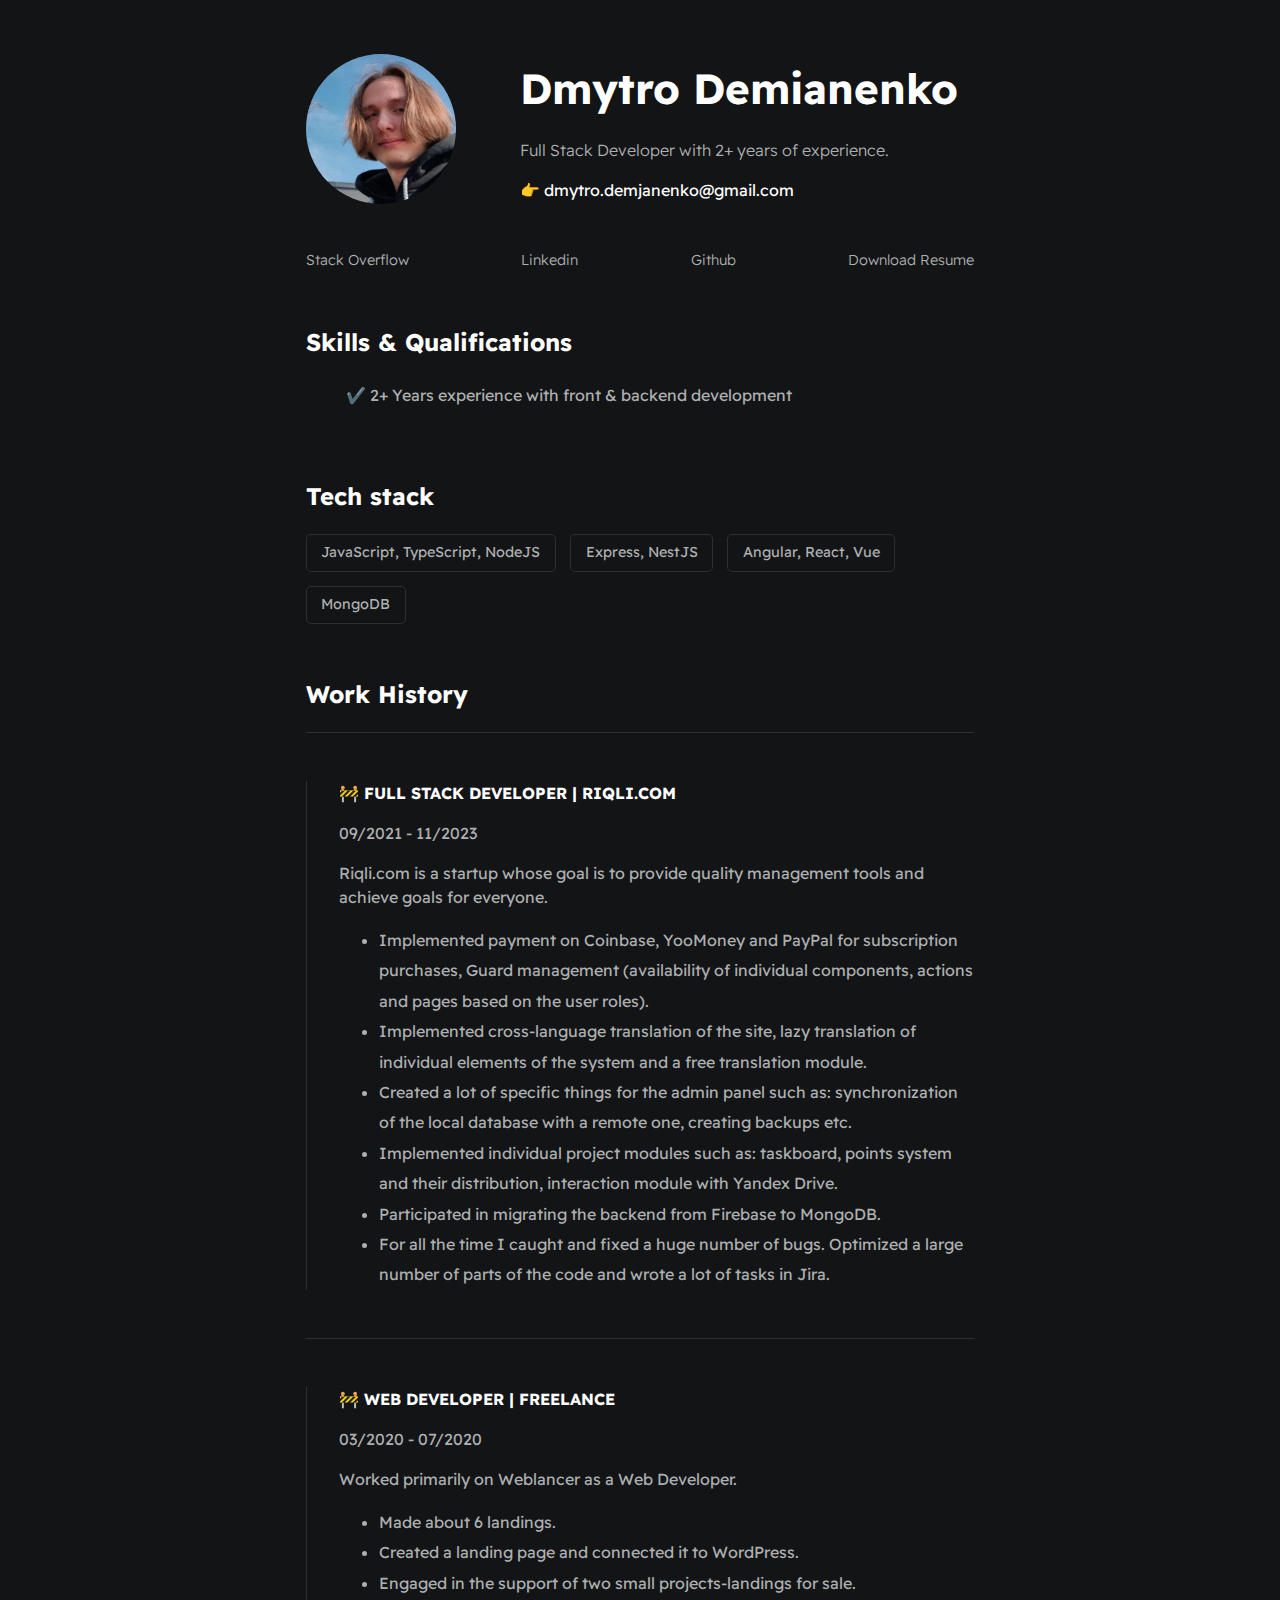
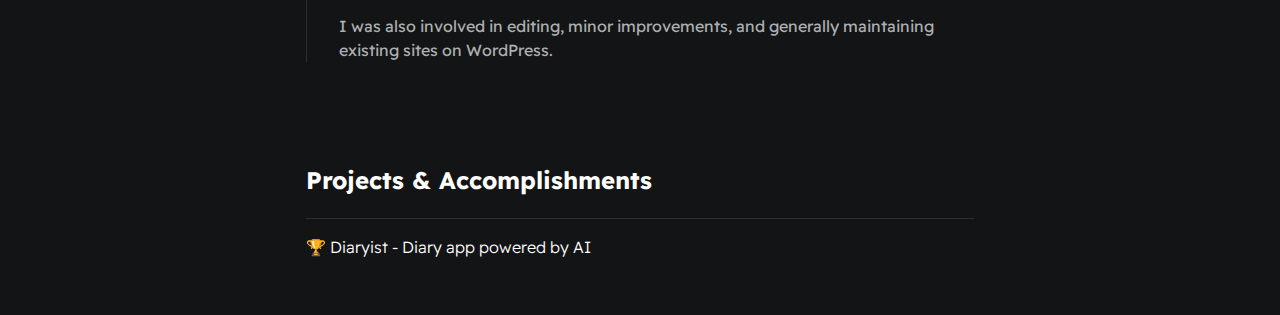
==== index.html @ b871cd52 "add todo's" ====
<!DOCTYPE html>
<html lang="en">
<head>
  <meta charset="utf-8">
  <meta http-equiv="X-UA-Compatible" content="IE=edge">
  <title>Dmytro Demianenko</title>
  <meta name="description" content="">
  <meta name="viewport" content="width=device-width, initial-scale=1">
  <link rel="stylesheet" href="./styles/main.css">
</head>
<body>
<div id="container--main">

  <section id="wrapper--hero" class="section--page">
    <!-- TODO: Change avatar -->
    <img id="profile-pic" src="./assets/images/profile_pic.JPG" alt="avatar">

    <div>
      <h1 id="user-name">Dmytro Demianenko</h1>
      <p id="bio">Full Stack Developer with 2+ years of experience.</p>
      <p id="email">👉 dmytro.demjanenko@gmail.com</p>
    </div>
  </section>

  <section class="section--page">

    <div id="socials--list">
      <a href="https://stackoverflow.com/users/20265473/dmytro-demyanenko" target="_blank">Stack Overflow</a>
      <a href="https://www.linkedin.com/in/lyashket" target="_blank">Linkedin</a>
      <a href="https://github.com/LyaShket" target="_blank">Github</a>

      <!-- TODO: Write my own resume and pin here -->
      <a href="./assets/resume.pdf" target="_blank">Download Resume</a>
    </div>
  </section>

  <section class="section--page">
    <h2>Skills & Qualifications</h2>
    <ul id="qualifications--list">
      <li>✔️ 2+ Years experience with front & backend development</li>
      <!-- TODO: add more Skills & Qualifications -->
    </ul>
  </section>

  <section class="section--page">
    <h2>Tech stack</h2>

    <div id="wrapper--techstack__items">
      <div class="card--techstack"><span>JavaScript, TypeScript, NodeJS</span></div>
      <div class="card--techstack"><span>Express, NestJS</span></div>
      <div class="card--techstack"><span>Angular, React, Vue</span></div>
      <div class="card--techstack"><span>MongoDB</span></div>
    </div>
  </section>

  <section id="work-history-wrapper" class="section--page">
    <h2>Work History</h2>

    <div class="line-break"></div>
    <div class="card--work-history">
      <strong>🚧 FULL STACK DEVELOPER | RIQLI.COM</strong>
      <p>09/2021 - 11/2023</p>
      <p>Riqli.com is a startup whose goal is to provide quality management tools and achieve goals for everyone.</p>
      <ul>
        <li>Implemented payment on Coinbase, YooMoney and PayPal for subscription purchases, Guard management
          (availability of individual components, actions and pages based on the user roles).
        </li>
        <li>Implemented cross-language translation of the site, lazy translation of individual elements of the system
          and a free translation module.
        </li>
        <li>Created a lot of specific things for the admin panel such as: synchronization of the local database with a
          remote one, creating backups etc.
        </li>
        <li>Implemented individual project modules such as: taskboard, points system and their distribution, interaction
          module with Yandex Drive.
        </li>
        <li>Participated in migrating the backend from Firebase to MongoDB.</li>
        <li>For all the time I caught and fixed a huge number of bugs. Optimized a large number of parts of the code and
          wrote a lot of tasks in Jira.
        </li>
      </ul>
    </div>

    <div class="line-break"></div>

    <div class="card--work-history">
      <strong>🚧 WEB DEVELOPER | FREELANCE</strong>
      <p>03/2020 - 07/2020</p>
      <p>Worked primarily on Weblancer as a Web Developer.</p>
      <ul>
        <li>Made about 6 landings.</li>
        <li>Created a landing page and connected it to WordPress.</li>
        <li>Engaged in the support of two small projects-landings for sale.</li>
      </ul>
      <p>I was also involved in editing, minor improvements, and generally maintaining existing sites on WordPress.</p>
    </div>

  </section>

  <section class="section--page">
    <h2>Projects & Accomplishments</h2>

    <!-- TODO: add here my previous work project -->
    <!-- TODO: create project page -->

    <!-- TODO: write this project is pet and under developing -->
    <!-- TODO: create project page -->
    <div class="card--project">
      <a href="project1.html"><span>🏆 </span>Diaryist - Diary app powered by AI</a>
    </div>

    <!-- TODO: add here a React app in future -->
    <!-- TODO: create project page -->
  </section>

</div>

</body>
</html>
---- styles/main.css ----
@import url('https://fonts.googleapis.com/css2?family=Readex+Pro:wght@300;400;500;600;700&display=swap');

:root{
    --mainTextColor-light:#000;
    --secondaryTextColor-light:rgb(51 51 51);
    --mainLinkColor-light:#0da2b8;
    --mainBorderColor-light:rgb(218, 218, 218);
    --mainBgColor-light:rgb(249, 250,251);

    --mainTextColor-dark:#fff;
    --secondaryTextColor-dark:#adb0b1;
    --mainLinkColor-dark:rgb(30, 190,214);
    --mainBorderColor-dark:#2b3031;
    --mainBgColor-dark:#131415;
    
    --mainTextColor:var(--mainTextColor-dark);
    --secondaryTextColor:var(--secondaryTextColor-dark);
    --mainLinkColor:var(--mainLinkColor-dark);
    --mainBorderColor:var(--mainBorderColor-dark);
    --mainBgColor:var(--mainBgColor-dark);

}


*{
    font-family: 'Readex Pro';
    line-height: 1.5em;
    box-sizing: border-box;
    color: var(--mainTextColor);
    
}

body{
    background-color: var(--mainBgColor);            
}

p, span, li{
    color: var(--secondaryTextColor);
    font-size: 1em;
}

a{
    text-decoration: none;
    color: var(--mainLinkColor);
    font-weight: 500;
}

li{
    line-height: 1.9em;
}

#container--main{
    max-width: 700px;
    margin: 0 auto;
    padding: 1em;
}

.section--page{
    padding-top: 1em;
    padding-bottom: 1em;
}

#wrapper--hero{
    display: flex;
    align-items: center;
    gap: 4em;
}

#bio, a{
    font-weight: 300;
}

#user-name{
    font-size: 42px;
    line-height: 1em;
}

#profile-pic{
    width: 150px;
    height: 150px;
    object-fit: cover;
    border-radius: 50%;
}

#email{
    color: var(--mainTextColor);
}

#socials--list{
    display: flex;
    justify-content: space-between;
    column-gap: 1em;
    flex-wrap: wrap;
}

#socials--list a{
    font-weight: 300;
    color: var(--secondaryTextColor);
    font-size: 0.9em;
    transition: 0.3s;
}

#socials--list a:hover{
    font-weight: 100;
    color: var(--mainLinkColor);
    font-size: 0.9em;
}

#qualifications--list{
    list-style: none;
}

#wrapper--techstack__items{
    display: flex;
    flex-wrap: wrap;
    gap: 1em;
    font-size: 0.9em;
}

.card--techstack{
    border: 1px solid var(--mainBorderColor);
    border-radius: 5px;
    padding: 0.5em 1em;
    align-items: center;
}

.card--project{
    padding-top: 1em;
    padding-bottom: 1em;
    border-top: 1px solid var(--mainBorderColor);
}

.card--project a{
    color: var(--mainTextColor);

    transition: 0.3s;
}

.card--project a:hover{
    color: rgb(30, 190,214);

}

.card--work-history{
    border-left: 1px solid var(--mainBorderColor);
    margin-top: 3em;
    margin-bottom: 3em;
    padding-left: 2em;
}

.line-break{
    background-color: var(--mainBorderColor);
    height: 1px;
}


@media(max-width:600px){

    .section--page{
        padding-top: 1em;
        padding-bottom: 1em;
    }

    #wrapper--hero{
        display: flex;
        align-items: center;
        gap: 1em;
    }

    #profile-pic{
        width: 200px;
        height: 200px;
    }

    #wrapper--hero{
        flex-direction: column;
    }

    .card--work-history{
        border-left: none;
        padding-left: 0;
    }
}
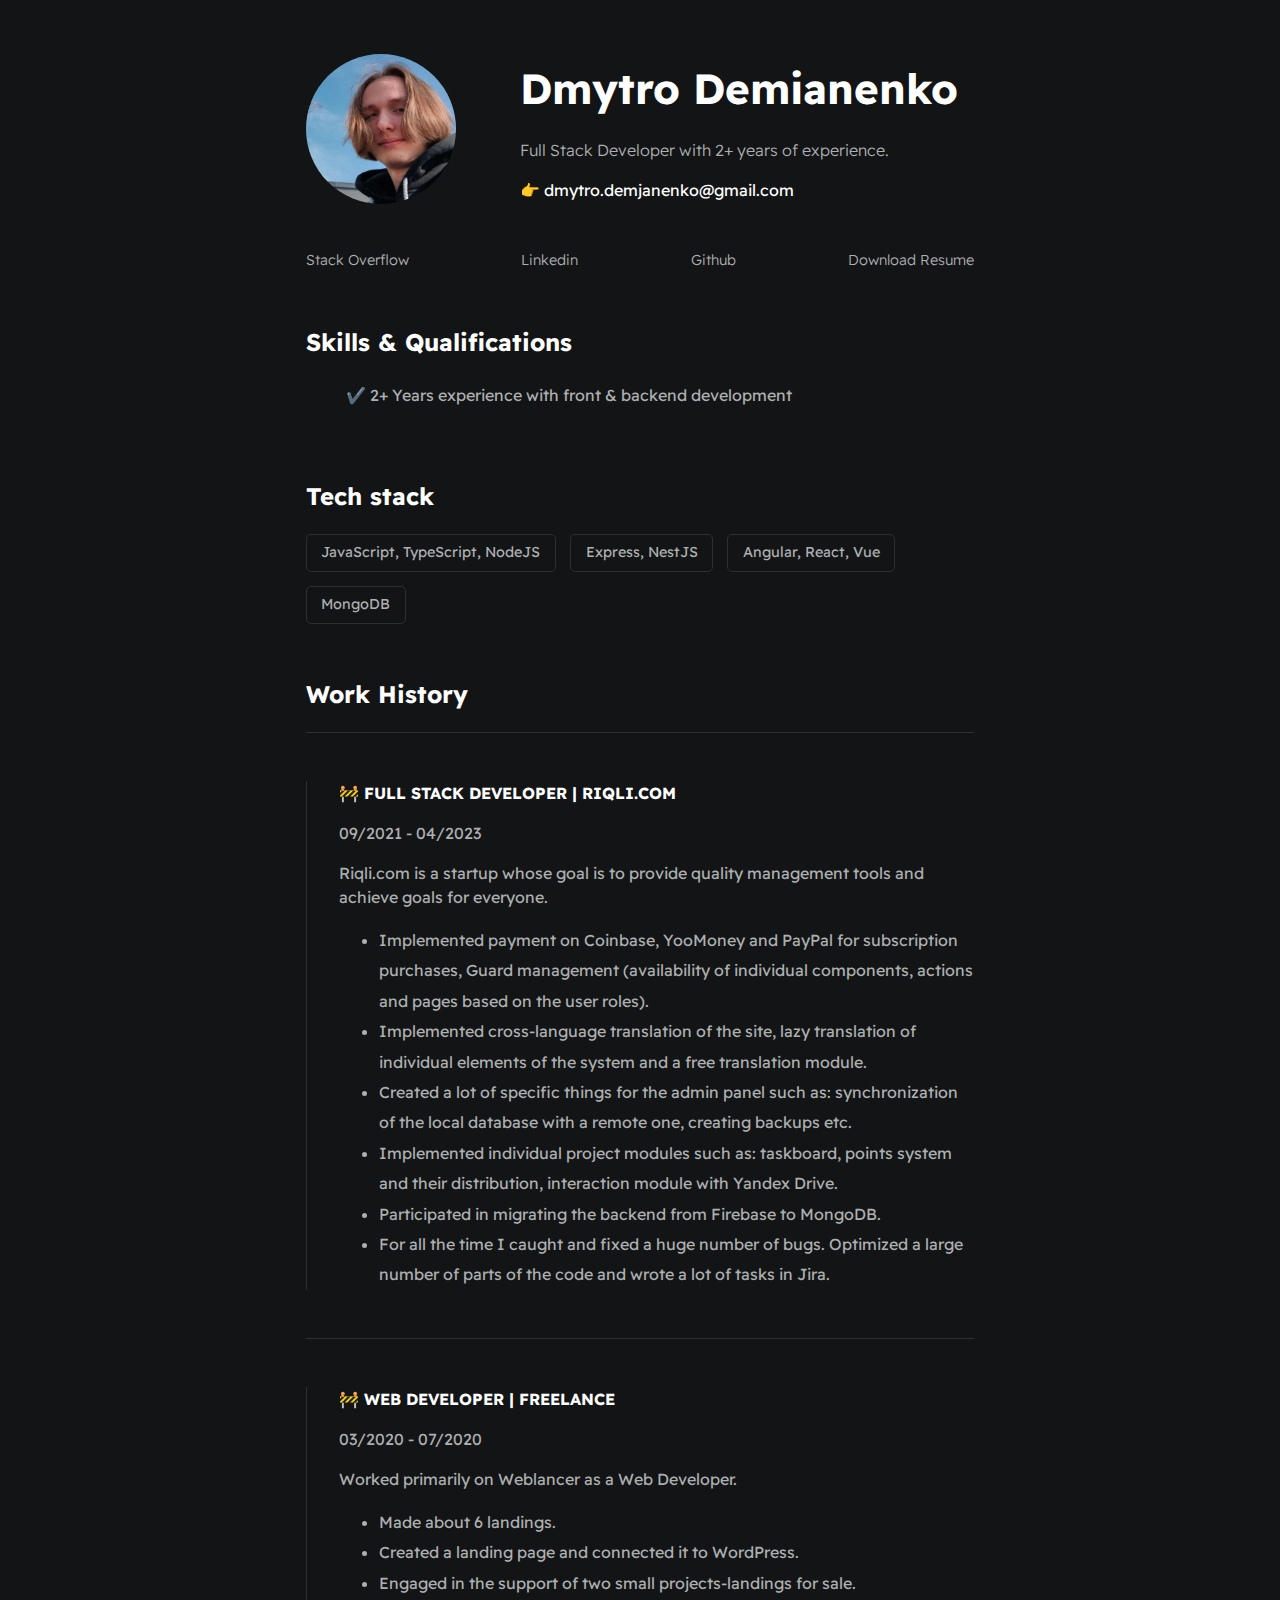
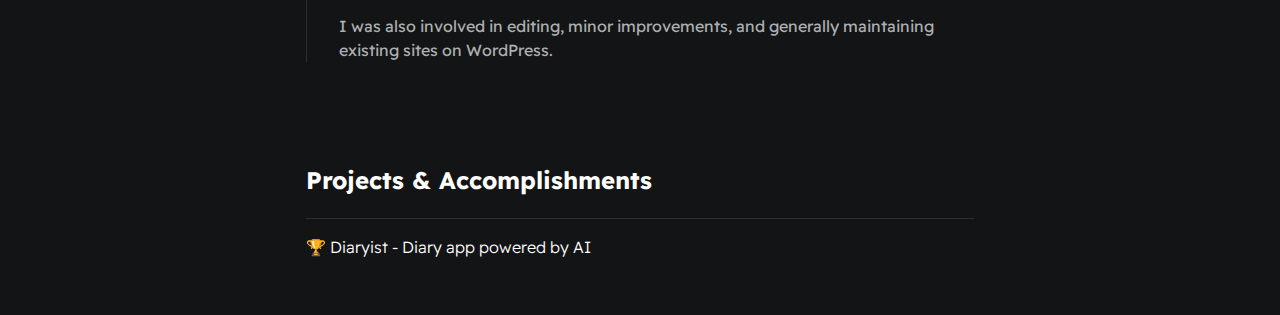
==== commit c063948a: "set proper date for last position" ====
--- a/index.html
+++ b/index.html
@@ -12,7 +12,6 @@
 <div id="container--main">
 
   <section id="wrapper--hero" class="section--page">
-    <!-- TODO: Change avatar -->
     <img id="profile-pic" src="./assets/images/profile_pic.JPG" alt="avatar">
 
     <div>
@@ -59,7 +58,7 @@
     <div class="line-break"></div>
     <div class="card--work-history">
       <strong>🚧 FULL STACK DEVELOPER | RIQLI.COM</strong>
-      <p>09/2021 - 11/2023</p>
+      <p>09/2021 - 04/2023</p>
       <p>Riqli.com is a startup whose goal is to provide quality management tools and achieve goals for everyone.</p>
       <ul>
         <li>Implemented payment on Coinbase, YooMoney and PayPal for subscription purchases, Guard management
--- a/styles/main.css
+++ b/styles/main.css
@@ -1,183 +1,183 @@
 @import url('https://fonts.googleapis.com/css2?family=Readex+Pro:wght@300;400;500;600;700&display=swap');
 
-:root{
-    --mainTextColor-light:#000;
-    --secondaryTextColor-light:rgb(51 51 51);
-    --mainLinkColor-light:#0da2b8;
-    --mainBorderColor-light:rgb(218, 218, 218);
-    --mainBgColor-light:rgb(249, 250,251);
+:root {
+  --mainTextColor-light: #000;
+  --secondaryTextColor-light: rgb(51 51 51);
+  --mainLinkColor-light: #0da2b8;
+  --mainBorderColor-light: rgb(218, 218, 218);
+  --mainBgColor-light: rgb(249, 250, 251);
 
-    --mainTextColor-dark:#fff;
-    --secondaryTextColor-dark:#adb0b1;
-    --mainLinkColor-dark:rgb(30, 190,214);
-    --mainBorderColor-dark:#2b3031;
-    --mainBgColor-dark:#131415;
-    
-    --mainTextColor:var(--mainTextColor-dark);
-    --secondaryTextColor:var(--secondaryTextColor-dark);
-    --mainLinkColor:var(--mainLinkColor-dark);
-    --mainBorderColor:var(--mainBorderColor-dark);
-    --mainBgColor:var(--mainBgColor-dark);
+  --mainTextColor-dark: #fff;
+  --secondaryTextColor-dark: #adb0b1;
+  --mainLinkColor-dark: rgb(30, 190, 214);
+  --mainBorderColor-dark: #2b3031;
+  --mainBgColor-dark: #131415;
+
+  --mainTextColor: var(--mainTextColor-dark);
+  --secondaryTextColor: var(--secondaryTextColor-dark);
+  --mainLinkColor: var(--mainLinkColor-dark);
+  --mainBorderColor: var(--mainBorderColor-dark);
+  --mainBgColor: var(--mainBgColor-dark);
 
 }
 
 
-*{
-    font-family: 'Readex Pro';
-    line-height: 1.5em;
-    box-sizing: border-box;
-    color: var(--mainTextColor);
-    
-}
-
-body{
-    background-color: var(--mainBgColor);            
-}
-
-p, span, li{
-    color: var(--secondaryTextColor);
-    font-size: 1em;
-}
-
-a{
-    text-decoration: none;
-    color: var(--mainLinkColor);
-    font-weight: 500;
-}
-
-li{
-    line-height: 1.9em;
-}
-
-#container--main{
-    max-width: 700px;
-    margin: 0 auto;
-    padding: 1em;
-}
-
-.section--page{
-    padding-top: 1em;
-    padding-bottom: 1em;
-}
-
-#wrapper--hero{
-    display: flex;
-    align-items: center;
-    gap: 4em;
-}
-
-#bio, a{
-    font-weight: 300;
-}
-
-#user-name{
-    font-size: 42px;
-    line-height: 1em;
-}
-
-#profile-pic{
-    width: 150px;
-    height: 150px;
-    object-fit: cover;
-    border-radius: 50%;
-}
-
-#email{
-    color: var(--mainTextColor);
-}
-
-#socials--list{
-    display: flex;
-    justify-content: space-between;
-    column-gap: 1em;
-    flex-wrap: wrap;
-}
-
-#socials--list a{
-    font-weight: 300;
-    color: var(--secondaryTextColor);
-    font-size: 0.9em;
-    transition: 0.3s;
-}
-
-#socials--list a:hover{
-    font-weight: 100;
-    color: var(--mainLinkColor);
-    font-size: 0.9em;
-}
-
-#qualifications--list{
-    list-style: none;
-}
-
-#wrapper--techstack__items{
-    display: flex;
-    flex-wrap: wrap;
-    gap: 1em;
-    font-size: 0.9em;
-}
-
-.card--techstack{
-    border: 1px solid var(--mainBorderColor);
-    border-radius: 5px;
-    padding: 0.5em 1em;
-    align-items: center;
-}
-
-.card--project{
-    padding-top: 1em;
-    padding-bottom: 1em;
-    border-top: 1px solid var(--mainBorderColor);
-}
-
-.card--project a{
-    color: var(--mainTextColor);
-
-    transition: 0.3s;
-}
-
-.card--project a:hover{
-    color: rgb(30, 190,214);
+* {
+  font-family: 'Readex Pro', serif;
+  line-height: 1.5em;
+  box-sizing: border-box;
+  color: var(--mainTextColor);
 
 }
 
-.card--work-history{
-    border-left: 1px solid var(--mainBorderColor);
-    margin-top: 3em;
-    margin-bottom: 3em;
-    padding-left: 2em;
+body {
+  background-color: var(--mainBgColor);
 }
 
-.line-break{
-    background-color: var(--mainBorderColor);
-    height: 1px;
+p, span, li {
+  color: var(--secondaryTextColor);
+  font-size: 1em;
+}
+
+a {
+  text-decoration: none;
+  color: var(--mainLinkColor);
+  font-weight: 500;
+}
+
+li {
+  line-height: 1.9em;
+}
+
+#container--main {
+  max-width: 700px;
+  margin: 0 auto;
+  padding: 1em;
+}
+
+.section--page {
+  padding-top: 1em;
+  padding-bottom: 1em;
+}
+
+#wrapper--hero {
+  display: flex;
+  align-items: center;
+  gap: 4em;
+}
+
+#bio, a {
+  font-weight: 300;
+}
+
+#user-name {
+  font-size: 42px;
+  line-height: 1em;
+}
+
+#profile-pic {
+  width: 150px;
+  height: 150px;
+  object-fit: cover;
+  border-radius: 50%;
+}
+
+#email {
+  color: var(--mainTextColor);
+}
+
+#socials--list {
+  display: flex;
+  justify-content: space-between;
+  column-gap: 1em;
+  flex-wrap: wrap;
+}
+
+#socials--list a {
+  font-weight: 300;
+  color: var(--secondaryTextColor);
+  font-size: 0.9em;
+  transition: 0.3s;
+}
+
+#socials--list a:hover {
+  font-weight: 100;
+  color: var(--mainLinkColor);
+  font-size: 0.9em;
+}
+
+#qualifications--list {
+  list-style: none;
+}
+
+#wrapper--techstack__items {
+  display: flex;
+  flex-wrap: wrap;
+  gap: 1em;
+  font-size: 0.9em;
+}
+
+.card--techstack {
+  border: 1px solid var(--mainBorderColor);
+  border-radius: 5px;
+  padding: 0.5em 1em;
+  align-items: center;
+}
+
+.card--project {
+  padding-top: 1em;
+  padding-bottom: 1em;
+  border-top: 1px solid var(--mainBorderColor);
+}
+
+.card--project a {
+  color: var(--mainTextColor);
+
+  transition: 0.3s;
+}
+
+.card--project a:hover {
+  color: rgb(30, 190, 214);
+
+}
+
+.card--work-history {
+  border-left: 1px solid var(--mainBorderColor);
+  margin-top: 3em;
+  margin-bottom: 3em;
+  padding-left: 2em;
+}
+
+.line-break {
+  background-color: var(--mainBorderColor);
+  height: 1px;
 }
 
 
-@media(max-width:600px){
+@media (max-width: 600px) {
 
-    .section--page{
-        padding-top: 1em;
-        padding-bottom: 1em;
-    }
+  .section--page {
+    padding-top: 1em;
+    padding-bottom: 1em;
+  }
 
-    #wrapper--hero{
-        display: flex;
-        align-items: center;
-        gap: 1em;
-    }
+  #wrapper--hero {
+    display: flex;
+    align-items: center;
+    gap: 1em;
+  }
 
-    #profile-pic{
-        width: 200px;
-        height: 200px;
-    }
+  #profile-pic {
+    width: 200px;
+    height: 200px;
+  }
 
-    #wrapper--hero{
-        flex-direction: column;
-    }
+  #wrapper--hero {
+    flex-direction: column;
+  }
 
-    .card--work-history{
-        border-left: none;
-        padding-left: 0;
-    }
+  .card--work-history {
+    border-left: none;
+    padding-left: 0;
+  }
 }
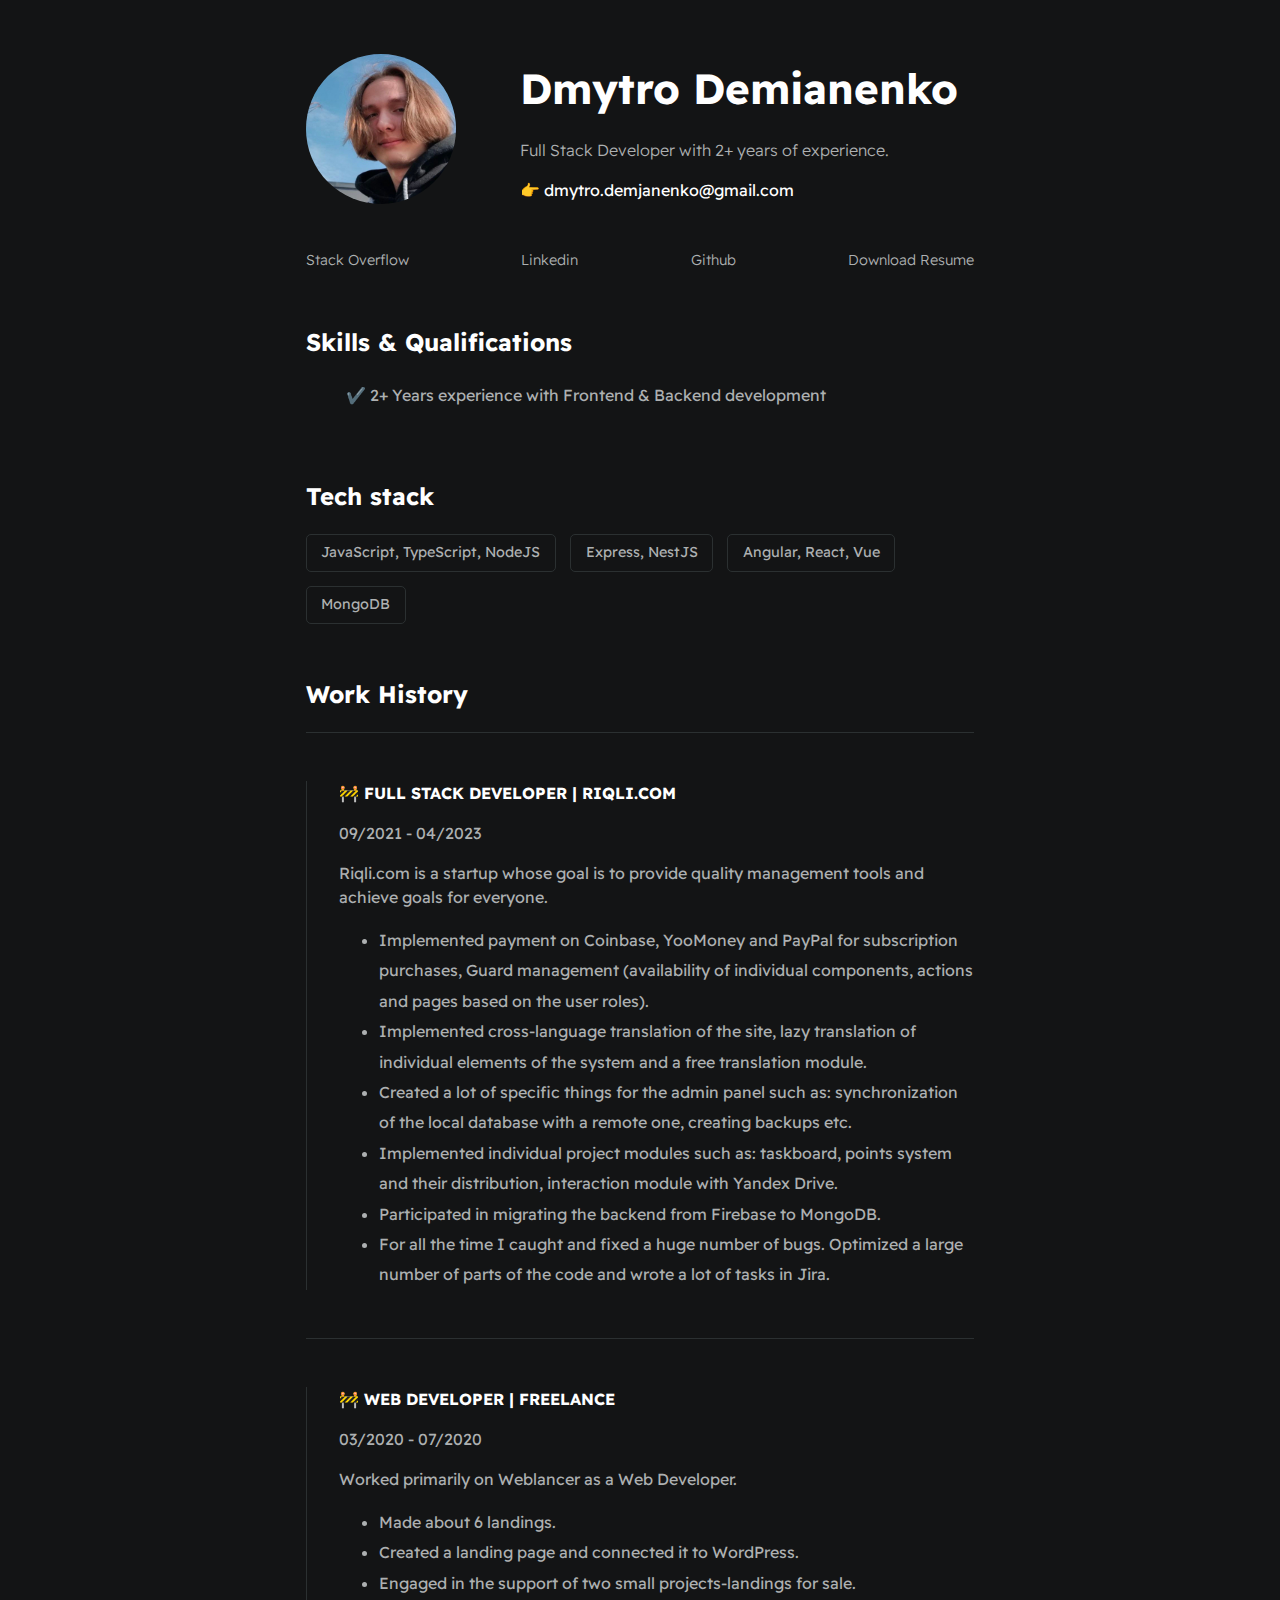
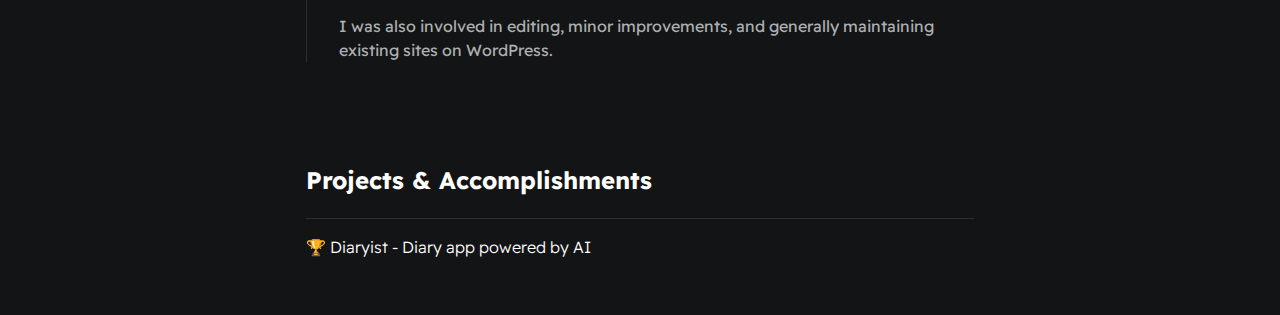
==== commit b52bdcaf: "add more Skills & Qualifications" ====
--- a/index.html
+++ b/index.html
@@ -22,13 +22,10 @@
   </section>
 
   <section class="section--page">
-
     <div id="socials--list">
       <a href="https://stackoverflow.com/users/20265473/dmytro-demyanenko" target="_blank">Stack Overflow</a>
       <a href="https://www.linkedin.com/in/lyashket" target="_blank">Linkedin</a>
       <a href="https://github.com/LyaShket" target="_blank">Github</a>
-
-      <!-- TODO: Write my own resume and pin here -->
       <a href="./assets/resume.pdf" target="_blank">Download Resume</a>
     </div>
   </section>
@@ -36,8 +33,7 @@
   <section class="section--page">
     <h2>Skills & Qualifications</h2>
     <ul id="qualifications--list">
-      <li>✔️ 2+ Years experience with front & backend development</li>
-      <!-- TODO: add more Skills & Qualifications -->
+      <li>✔️ 2+ Years experience with Frontend & Backend development</li>
     </ul>
   </section>
 
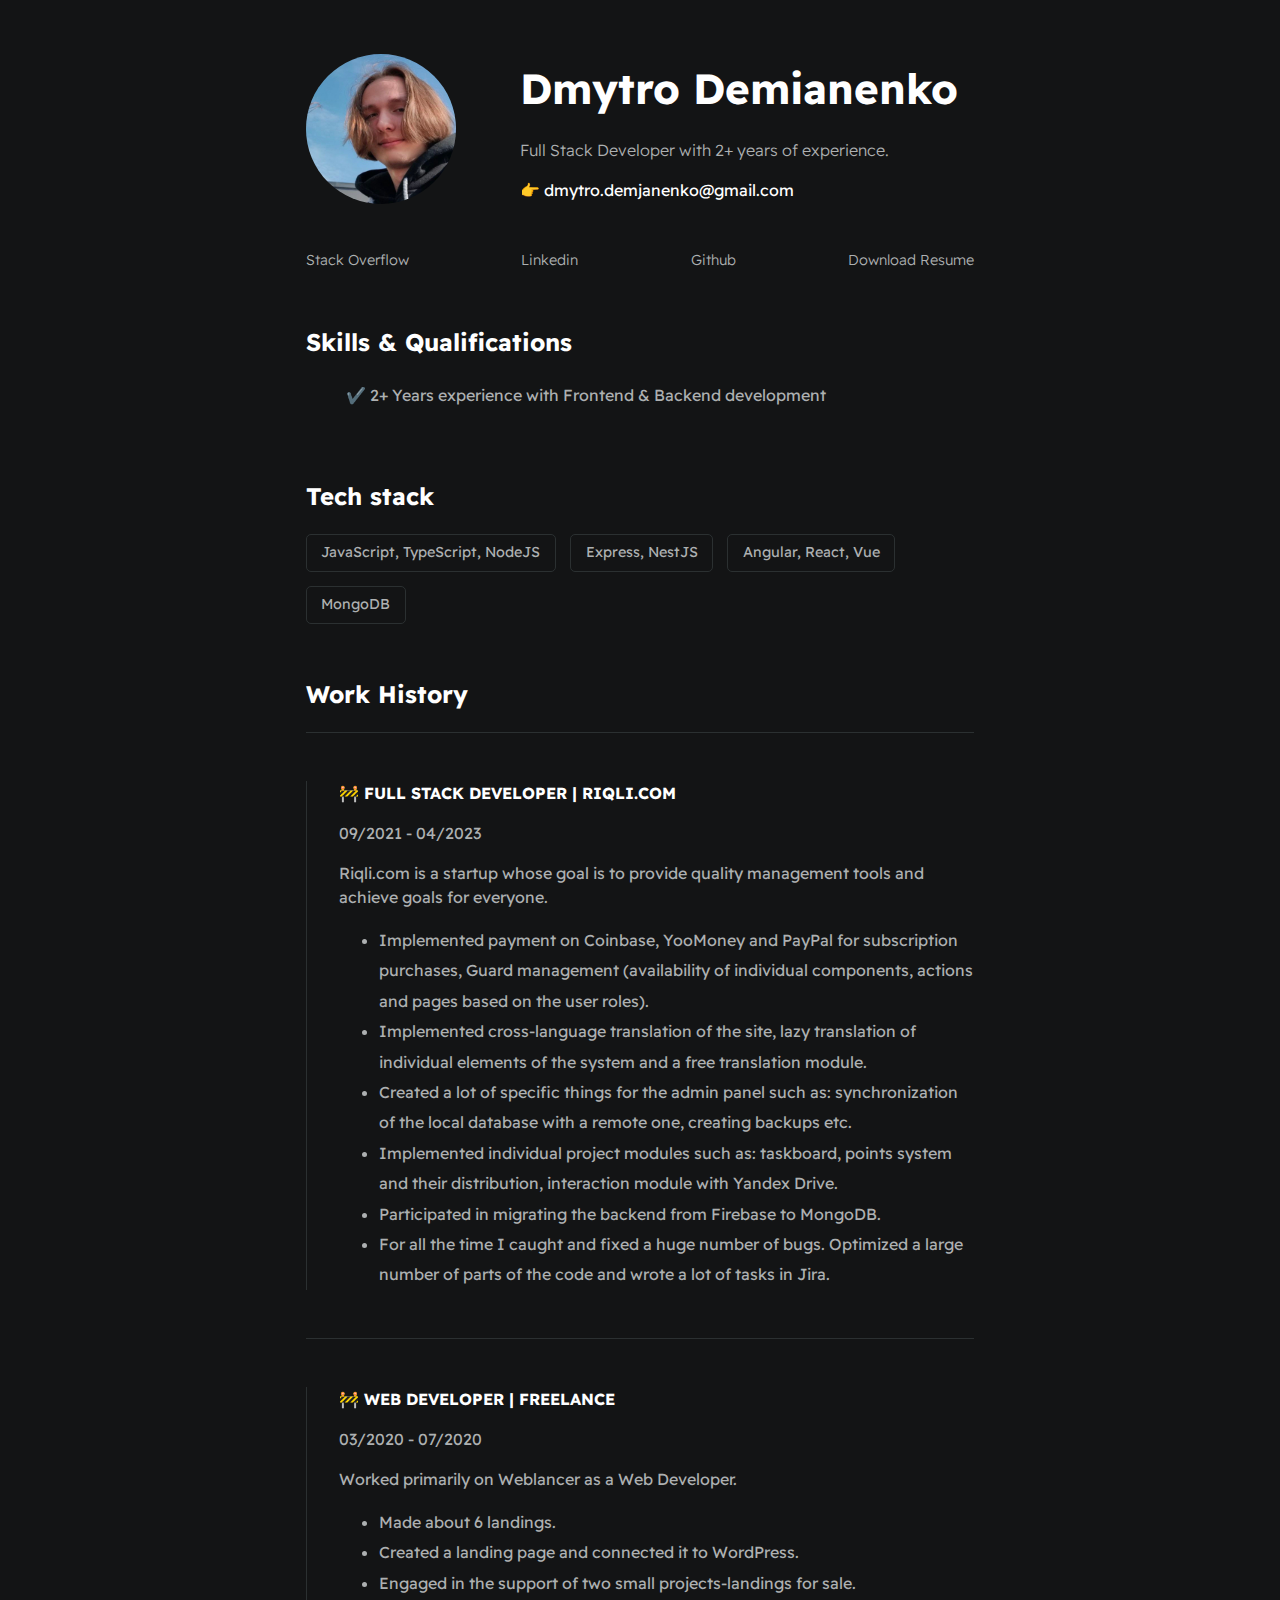
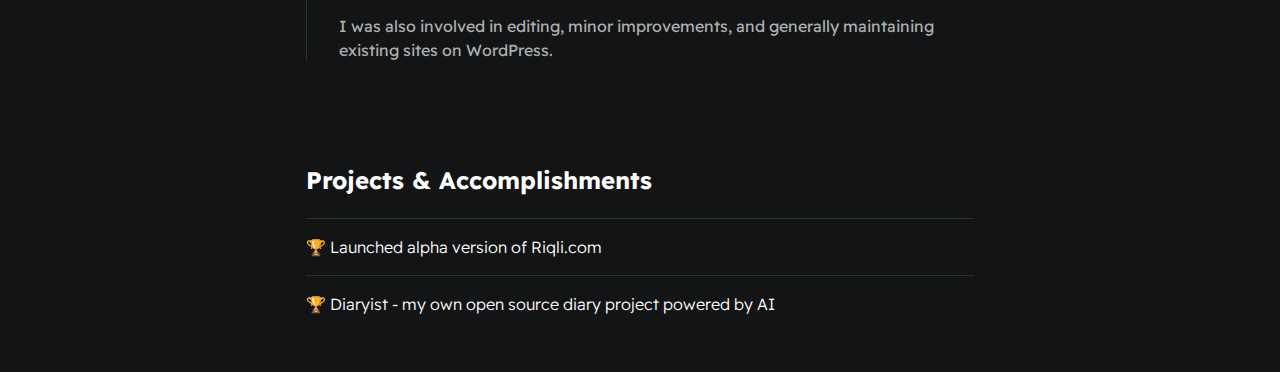
==== commit b12b49ef: "add riqli in projects" ====
--- a/index.html
+++ b/index.html
@@ -95,13 +95,14 @@
   <section class="section--page">
     <h2>Projects & Accomplishments</h2>
 
-    <!-- TODO: add here my previous work project -->
-    <!-- TODO: create project page -->
+    <div class="card--project">
+      <a href="project_riqli.html"><span>🏆 </span>Launched alpha version of Riqli.com</a>
+    </div>
 
     <!-- TODO: write this project is pet and under developing -->
     <!-- TODO: create project page -->
     <div class="card--project">
-      <a href="project1.html"><span>🏆 </span>Diaryist - Diary app powered by AI</a>
+      <a href="project1.html"><span>🏆 </span>Diaryist - my own open source diary project powered by AI</a>
     </div>
 
     <!-- TODO: add here a React app in future -->
